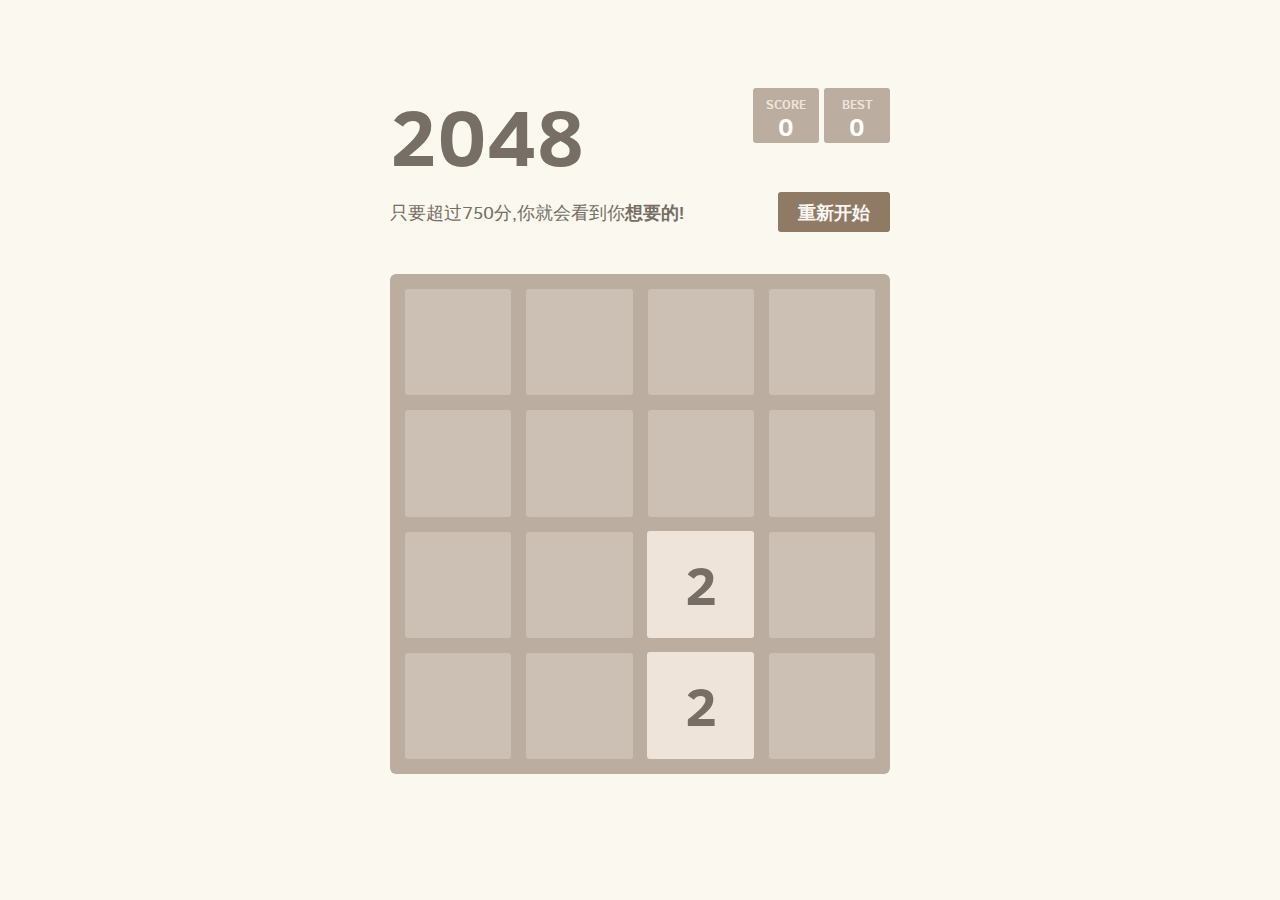
==== index.html @ bf29216d "d" ====
<!DOCTYPE html>
<html>
<head>
  <meta charset="utf-8">
  <title>2048</title>

  <link href="style/main.css" rel="stylesheet" type="text/css">
  <link rel="shortcut icon" href="favicon.ico">
  <link rel="apple-touch-icon" href="meta/apple-touch-icon.png">
  <link rel="apple-touch-startup-image" href="meta/apple-touch-startup-image-640x1096.png" media="(device-width: 320px) and (device-height: 568px) and (-webkit-device-pixel-ratio: 2)"> <!-- iPhone 5+ -->
  <link rel="apple-touch-startup-image" href="meta/apple-touch-startup-image-640x920.png"  media="(device-width: 320px) and (device-height: 480px) and (-webkit-device-pixel-ratio: 2)"> <!-- iPhone, retina -->
  <meta name="apple-mobile-web-app-capable" content="yes">
  <meta name="apple-mobile-web-app-status-bar-style" content="black">

  <meta name="HandheldFriendly" content="True">
  <meta name="MobileOptimized" content="320">
  <meta name="viewport" content="width=device-width, target-densitydpi=160dpi, initial-scale=1.0, maximum-scale=1, user-scalable=no, minimal-ui">
</head>
<body>
  <div class="container">
    <div class="heading">
      <h1 class="title">2048</h1>
      <div class="scores-container">
        <div class="score-container">0</div>
        <div class="best-container">0</div>
      </div>
    </div>

    <div class="above-game">
      <p class="game-intro">只要超过750分,你就会看到你<strong>想要的!</strong></p>
      <a class="restart-button">重新开始</a>
    </div>

    <div class="game-container">
      <div class="game-message">
        <p></p>
        <div class="lower">
	        <a class="keep-playing-button">Keep going</a>
          <a class="retry-button">Try again</a>
        </div>
      </div>

      <div class="grid-container">
        <div class="grid-row">
          <div class="grid-cell"></div>
          <div class="grid-cell"></div>
          <div class="grid-cell"></div>
          <div class="grid-cell"></div>
        </div>
        <div class="grid-row">
          <div class="grid-cell"></div>
          <div class="grid-cell"></div>
          <div class="grid-cell"></div>
          <div class="grid-cell"></div>
        </div>
        <div class="grid-row">
          <div class="grid-cell"></div>
          <div class="grid-cell"></div>
          <div class="grid-cell"></div>
          <div class="grid-cell"></div>
        </div>
        <div class="grid-row">
          <div class="grid-cell"></div>
          <div class="grid-cell"></div>
          <div class="grid-cell"></div>
          <div class="grid-cell"></div>
        </div>
      </div>

      <div class="tile-container">

      </div>
    </div>
  </div>

  <script src="js/bind_polyfill.js"></script>
  <script src="js/classlist_polyfill.js"></script>
  <script src="js/animframe_polyfill.js"></script>
  <script src="js/keyboard_input_manager.js"></script>
  <script src="js/html_actuator.js"></script>
  <script src="js/grid.js"></script>
  <script src="js/tile.js"></script>
  <script src="js/local_storage_manager.js"></script>
  <script src="js/game_manager.js"></script>
  <script src="js/application.js"></script>
</body>
</html>
---- style/main.css ----
@import url(fonts/clear-sans.css);
html, body {  
  background: #faf8ef;
  color: #776e65;
  font-family: "Clear Sans", "Helvetica Neue", Arial, sans-serif;
  font-size: 18px; }
*{margin: 0;padding: 0;-webkit-user-select: none;    -moz-user-select: none;-ms-user-select: none;    user-select: none;}
body {
  margin: 80px 0; }

.heading:after {
  content: "";
  display: block;
  clear: both; }

h1.title {
  font-size: 80px;
  font-weight: bold;
  margin: 0;
  display: block;
  float: left; }

@-webkit-keyframes move-up {
  0% {
    top: 25px;
    opacity: 1; }

  100% {
    top: -50px;
    opacity: 0; } }
@-moz-keyframes move-up {
  0% {
    top: 25px;
    opacity: 1; }

  100% {
    top: -50px;
    opacity: 0; } }
@keyframes move-up {
  0% {
    top: 25px;
    opacity: 1; }

  100% {
    top: -50px;
    opacity: 0; } }
.scores-container {
  float: right;
  text-align: right; }

.score-container, .best-container {
  position: relative;
  display: inline-block;
  background: #bbada0;
  padding: 15px 25px;
  font-size: 25px;
  height: 25px;
  line-height: 47px;
  font-weight: bold;
  border-radius: 3px;
  color: white;
  margin-top: 8px;
  text-align: center; }
  .score-container:after, .best-container:after {
    position: absolute;
    width: 100%;
    top: 10px;
    left: 0;
    text-transform: uppercase;
    font-size: 13px;
    line-height: 13px;
    text-align: center;
    color: #eee4da; }
  .score-container .score-addition, .best-container .score-addition {
    position: absolute;
    right: 30px;
    color: red;
    font-size: 25px;
    line-height: 25px;
    font-weight: bold;
    color: rgba(119, 110, 101, 0.9);
    z-index: 100;
    -webkit-animation: move-up 600ms ease-in;
    -moz-animation: move-up 600ms ease-in;
    animation: move-up 600ms ease-in;
    -webkit-animation-fill-mode: both;
    -moz-animation-fill-mode: both;
    animation-fill-mode: both; }

.score-container:after {
  content: "Score"; }

.best-container:after {
  content: "Best"; }

p {
  margin-top: 0;
  margin-bottom: 10px;
  line-height: 1.65; }

a {
  color: #776e65;
  font-weight: bold;
  text-decoration: underline;
  cursor: pointer; }

strong.important {
  text-transform: uppercase; }

hr {
  border: none;
  border-bottom: 1px solid #d8d4d0;
  margin-top: 20px;
  margin-bottom: 30px; }

.container {
  width: 500px;
  margin: 0 auto; }

@-webkit-keyframes fade-in {
  0% {
    opacity: 0; }

  100% {
    opacity: 1; } }
@-moz-keyframes fade-in {
  0% {
    opacity: 0; }

  100% {
    opacity: 1; } }
@keyframes fade-in {
  0% {
    opacity: 0; }

  100% {
    opacity: 1; } }
.game-container {
  margin-top: 40px;
  position: relative;
  padding: 15px;
  cursor: default;
  -webkit-touch-callout: none;
  -ms-touch-callout: none;
  -webkit-user-select: none;
  -moz-user-select: none;
  -ms-user-select: none;
  -ms-touch-action: none;
  touch-action: none;
  background: #bbada0;
  border-radius: 6px;
  width: 500px;
  height: 500px;
  -webkit-box-sizing: border-box;
  -moz-box-sizing: border-box;
  box-sizing: border-box; }
  .game-container .game-message {
    display: none;
    position: absolute;
    top: 0;
    right: 0;
    bottom: 0;
    left: 0;
    background: rgba(238, 228, 218, 0.5);
    z-index: 100;
    text-align: center;
    -webkit-animation: fade-in 800ms ease 1200ms;
    -moz-animation: fade-in 800ms ease 1200ms;
    animation: fade-in 800ms ease 1200ms;
    -webkit-animation-fill-mode: both;
    -moz-animation-fill-mode: both;
    animation-fill-mode: both; }
    .game-container .game-message p {
      font-size: 60px;
      font-weight: bold;
      height: 60px;
      line-height: 60px;
      margin-top: 222px; }
    .game-container .game-message .lower {
      display: block;
      margin-top: 59px; }
    .game-container .game-message a {
      display: inline-block;
      background: #8f7a66;
      border-radius: 3px;
      padding: 0 20px;
      text-decoration: none;
      color: #f9f6f2;
      height: 40px;
      line-height: 42px;
      margin-left: 9px; }
      .game-container .game-message a.keep-playing-button {
        display: none; }
    .game-container .game-message.game-won {
      background: rgba(237, 194, 46, 0.5);
      color: #f9f6f2; }
      .game-container .game-message.game-won a.keep-playing-button {
        display: inline-block; }
    .game-container .game-message.game-won, .game-container .game-message.game-over {
      display: block; }

.grid-container {
  position: absolute;
  z-index: 1; }

.grid-row {
  margin-bottom: 15px; }
  .grid-row:last-child {
    margin-bottom: 0; }
  .grid-row:after {
    content: "";
    display: block;
    clear: both; }

.grid-cell {
  width: 106.25px;
  height: 106.25px;
  margin-right: 15px;
  float: left;
  border-radius: 3px;
  background: rgba(238, 228, 218, 0.35); }
  .grid-cell:last-child {
    margin-right: 0; }

.tile-container {
  position: absolute;
  z-index: 2; }

.tile, .tile .tile-inner {
  width: 107px;
  height: 107px;
  line-height: 107px; }
.tile.tile-position-1-1 {
  -webkit-transform: translate(0px, 0px);
  -moz-transform: translate(0px, 0px);
  -ms-transform: translate(0px, 0px);
  transform: translate(0px, 0px); }
.tile.tile-position-1-2 {
  -webkit-transform: translate(0px, 121px);
  -moz-transform: translate(0px, 121px);
  -ms-transform: translate(0px, 121px);
  transform: translate(0px, 121px); }
.tile.tile-position-1-3 {
  -webkit-transform: translate(0px, 242px);
  -moz-transform: translate(0px, 242px);
  -ms-transform: translate(0px, 242px);
  transform: translate(0px, 242px); }
.tile.tile-position-1-4 {
  -webkit-transform: translate(0px, 363px);
  -moz-transform: translate(0px, 363px);
  -ms-transform: translate(0px, 363px);
  transform: translate(0px, 363px); }
.tile.tile-position-2-1 {
  -webkit-transform: translate(121px, 0px);
  -moz-transform: translate(121px, 0px);
  -ms-transform: translate(121px, 0px);
  transform: translate(121px, 0px); }
.tile.tile-position-2-2 {
  -webkit-transform: translate(121px, 121px);
  -moz-transform: translate(121px, 121px);
  -ms-transform: translate(121px, 121px);
  transform: translate(121px, 121px); }
.tile.tile-position-2-3 {
  -webkit-transform: translate(121px, 242px);
  -moz-transform: translate(121px, 242px);
  -ms-transform: translate(121px, 242px);
  transform: translate(121px, 242px); }
.tile.tile-position-2-4 {
  -webkit-transform: translate(121px, 363px);
  -moz-transform: translate(121px, 363px);
  -ms-transform: translate(121px, 363px);
  transform: translate(121px, 363px); }
.tile.tile-position-3-1 {
  -webkit-transform: translate(242px, 0px);
  -moz-transform: translate(242px, 0px);
  -ms-transform: translate(242px, 0px);
  transform: translate(242px, 0px); }
.tile.tile-position-3-2 {
  -webkit-transform: translate(242px, 121px);
  -moz-transform: translate(242px, 121px);
  -ms-transform: translate(242px, 121px);
  transform: translate(242px, 121px); }
.tile.tile-position-3-3 {
  -webkit-transform: translate(242px, 242px);
  -moz-transform: translate(242px, 242px);
  -ms-transform: translate(242px, 242px);
  transform: translate(242px, 242px); }
.tile.tile-position-3-4 {
  -webkit-transform: translate(242px, 363px);
  -moz-transform: translate(242px, 363px);
  -ms-transform: translate(242px, 363px);
  transform: translate(242px, 363px); }
.tile.tile-position-4-1 {
  -webkit-transform: translate(363px, 0px);
  -moz-transform: translate(363px, 0px);
  -ms-transform: translate(363px, 0px);
  transform: translate(363px, 0px); }
.tile.tile-position-4-2 {
  -webkit-transform: translate(363px, 121px);
  -moz-transform: translate(363px, 121px);
  -ms-transform: translate(363px, 121px);
  transform: translate(363px, 121px); }
.tile.tile-position-4-3 {
  -webkit-transform: translate(363px, 242px);
  -moz-transform: translate(363px, 242px);
  -ms-transform: translate(363px, 242px);
  transform: translate(363px, 242px); }
.tile.tile-position-4-4 {
  -webkit-transform: translate(363px, 363px);
  -moz-transform: translate(363px, 363px);
  -ms-transform: translate(363px, 363px);
  transform: translate(363px, 363px); }

.tile {
  position: absolute;
  -webkit-transition: 100ms ease-in-out;
  -moz-transition: 100ms ease-in-out;
  transition: 100ms ease-in-out;
  -webkit-transition-property: -webkit-transform;
  -moz-transition-property: -moz-transform;
  transition-property: transform; }
  .tile .tile-inner {
    border-radius: 3px;
    background: #eee4da;
    text-align: center;
    font-weight: bold;
    z-index: 10;
    font-size: 55px; }
  .tile.tile-2 .tile-inner {
    background: #eee4da;
    box-shadow: 0 0 30px 10px rgba(243, 215, 116, 0), inset 0 0 0 1px rgba(255, 255, 255, 0); }
  .tile.tile-4 .tile-inner {
    background: #ede0c8;
    box-shadow: 0 0 30px 10px rgba(243, 215, 116, 0), inset 0 0 0 1px rgba(255, 255, 255, 0); }
  .tile.tile-8 .tile-inner {
    color: #f9f6f2;
    background: #f2b179; }
  .tile.tile-16 .tile-inner {
    color: #f9f6f2;
    background: #f59563; }
  .tile.tile-32 .tile-inner {
    color: #f9f6f2;
    background: #f67c5f; }
  .tile.tile-64 .tile-inner {
    color: #f9f6f2;
    background: #f65e3b; }
  .tile.tile-128 .tile-inner {
    color: #f9f6f2;
    background: #edcf72;
    box-shadow: 0 0 30px 10px rgba(243, 215, 116, 0.2381), inset 0 0 0 1px rgba(255, 255, 255, 0.14286);
    font-size: 45px; }
    @media screen and (max-width: 520px) {
      .tile.tile-128 .tile-inner {
        font-size: 25px; } }
  .tile.tile-256 .tile-inner {
    color: #f9f6f2;
    background: #edcc61;
    box-shadow: 0 0 30px 10px rgba(243, 215, 116, 0.31746), inset 0 0 0 1px rgba(255, 255, 255, 0.19048);
    font-size: 45px; }
    @media screen and (max-width: 520px) {
      .tile.tile-256 .tile-inner {
        font-size: 25px; } }
  .tile.tile-512 .tile-inner {
    color: #f9f6f2;
    background: #edc850;
    box-shadow: 0 0 30px 10px rgba(243, 215, 116, 0.39683), inset 0 0 0 1px rgba(255, 255, 255, 0.2381);
    font-size: 45px; }
    @media screen and (max-width: 520px) {
      .tile.tile-512 .tile-inner {
        font-size: 25px; } }
  .tile.tile-1024 .tile-inner {
    color: #f9f6f2;
    background: #edc53f;
    box-shadow: 0 0 30px 10px rgba(243, 215, 116, 0.47619), inset 0 0 0 1px rgba(255, 255, 255, 0.28571);
    font-size: 35px; }
    @media screen and (max-width: 520px) {
      .tile.tile-1024 .tile-inner {
        font-size: 15px; } }
  .tile.tile-2048 .tile-inner {
    color: #f9f6f2;
    background: #edc22e;
    box-shadow: 0 0 30px 10px rgba(243, 215, 116, 0.55556), inset 0 0 0 1px rgba(255, 255, 255, 0.33333);
    font-size: 35px; }
    @media screen and (max-width: 520px) {
      .tile.tile-2048 .tile-inner {
        font-size: 15px; } }
  .tile.tile-super .tile-inner {
    color: #f9f6f2;
    background: #3c3a32;
    font-size: 30px; }
    @media screen and (max-width: 520px) {
      .tile.tile-super .tile-inner {
        font-size: 10px; } }

@-webkit-keyframes appear {
  0% {
    opacity: 0;
    -webkit-transform: scale(0);
    -moz-transform: scale(0);
    -ms-transform: scale(0);
    transform: scale(0); }

  100% {
    opacity: 1;
    -webkit-transform: scale(1);
    -moz-transform: scale(1);
    -ms-transform: scale(1);
    transform: scale(1); } }
@-moz-keyframes appear {
  0% {
    opacity: 0;
    -webkit-transform: scale(0);
    -moz-transform: scale(0);
    -ms-transform: scale(0);
    transform: scale(0); }

  100% {
    opacity: 1;
    -webkit-transform: scale(1);
    -moz-transform: scale(1);
    -ms-transform: scale(1);
    transform: scale(1); } }
@keyframes appear {
  0% {
    opacity: 0;
    -webkit-transform: scale(0);
    -moz-transform: scale(0);
    -ms-transform: scale(0);
    transform: scale(0); }

  100% {
    opacity: 1;
    -webkit-transform: scale(1);
    -moz-transform: scale(1);
    -ms-transform: scale(1);
    transform: scale(1); } }
.tile-new .tile-inner {
  -webkit-animation: appear 200ms ease 100ms;
  -moz-animation: appear 200ms ease 100ms;
  animation: appear 200ms ease 100ms;
  -webkit-animation-fill-mode: backwards;
  -moz-animation-fill-mode: backwards;
  animation-fill-mode: backwards; }

@-webkit-keyframes pop {
  0% {
    -webkit-transform: scale(0);
    -moz-transform: scale(0);
    -ms-transform: scale(0);
    transform: scale(0); }

  50% {
    -webkit-transform: scale(1.2);
    -moz-transform: scale(1.2);
    -ms-transform: scale(1.2);
    transform: scale(1.2); }

  100% {
    -webkit-transform: scale(1);
    -moz-transform: scale(1);
    -ms-transform: scale(1);
    transform: scale(1); } }
@-moz-keyframes pop {
  0% {
    -webkit-transform: scale(0);
    -moz-transform: scale(0);
    -ms-transform: scale(0);
    transform: scale(0); }

  50% {
    -webkit-transform: scale(1.2);
    -moz-transform: scale(1.2);
    -ms-transform: scale(1.2);
    transform: scale(1.2); }

  100% {
    -webkit-transform: scale(1);
    -moz-transform: scale(1);
    -ms-transform: scale(1);
    transform: scale(1); } }
@keyframes pop {
  0% {
    -webkit-transform: scale(0);
    -moz-transform: scale(0);
    -ms-transform: scale(0);
    transform: scale(0); }

  50% {
    -webkit-transform: scale(1.2);
    -moz-transform: scale(1.2);
    -ms-transform: scale(1.2);
    transform: scale(1.2); }

  100% {
    -webkit-transform: scale(1);
    -moz-transform: scale(1);
    -ms-transform: scale(1);
    transform: scale(1); } }
.tile-merged .tile-inner {
  z-index: 20;
  -webkit-animation: pop 200ms ease 100ms;
  -moz-animation: pop 200ms ease 100ms;
  animation: pop 200ms ease 100ms;
  -webkit-animation-fill-mode: backwards;
  -moz-animation-fill-mode: backwards;
  animation-fill-mode: backwards; }

.above-game:after {
  content: "";
  display: block;
  clear: both; }

.game-intro {
  float: left;
  line-height: 42px;
  margin-bottom: 0; }

.restart-button {
  display: inline-block;
  background: #8f7a66;
  border-radius: 3px;
  padding: 0 20px;
  text-decoration: none;
  color: #f9f6f2;
  height: 40px;
  line-height: 42px;
  display: block;
  text-align: center;
  float: right; }

.game-explanation {
  margin-top: 50px; }

@media screen and (max-width: 520px) {
  html, body {
    font-size: 15px; }

  body {
    margin: 20px 0;
    padding: 0 20px; }

  h1.title {
    font-size: 27px;
    margin-top: 15px; }

  .container {
    width: 280px;
    margin: 0 auto; }

  .score-container, .best-container {
    margin-top: 0;
    padding: 15px 10px;
    min-width: 40px; }

  .heading {
    margin-bottom: 10px; }

  .game-intro {
    width: 55%;
    display: block;
    box-sizing: border-box;
    line-height: 1.65; }

  .restart-button {
    width: 42%;
    padding: 0;
    display: block;
    box-sizing: border-box;
    margin-top: 2px; }

  .game-container {
    margin-top: 17px;
    position: relative;
    padding: 10px;
    cursor: default;
    -webkit-touch-callout: none;
    -ms-touch-callout: none;
    -webkit-user-select: none;
    -moz-user-select: none;
    -ms-user-select: none;
    -ms-touch-action: none;
    touch-action: none;
    background: #bbada0;
    border-radius: 6px;
    width: 280px;
    height: 280px;
    -webkit-box-sizing: border-box;
    -moz-box-sizing: border-box;
    box-sizing: border-box; }
    .game-container .game-message {
      display: none;
      position: absolute;
      top: 0;
      right: 0;
      bottom: 0;
      left: 0;
      background: rgba(238, 228, 218, 0.5);
      z-index: 100;
      text-align: center;
      -webkit-animation: fade-in 800ms ease 1200ms;
      -moz-animation: fade-in 800ms ease 1200ms;
      animation: fade-in 800ms ease 1200ms;
      -webkit-animation-fill-mode: both;
      -moz-animation-fill-mode: both;
      animation-fill-mode: both; }
      .game-container .game-message p {
        font-size: 60px;
        font-weight: bold;
        height: 60px;
        line-height: 60px;
        margin-top: 222px; }
      .game-container .game-message .lower {
        display: block;
        margin-top: 59px; }
      .game-container .game-message a {
        display: inline-block;
        background: #8f7a66;
        border-radius: 3px;
        padding: 0 20px;
        text-decoration: none;
        color: #f9f6f2;
        height: 40px;
        line-height: 42px;
        margin-left: 9px; }
        .game-container .game-message a.keep-playing-button {
          display: none; }
      .game-container .game-message.game-won {
        background: rgba(237, 194, 46, 0.5);
        color: #f9f6f2; }
        .game-container .game-message.game-won a.keep-playing-button {
          display: inline-block; }
      .game-container .game-message.game-won, .game-container .game-message.game-over {
        display: block; }

  .grid-container {
    position: absolute;
    z-index: 1; }

  .grid-row {
    margin-bottom: 10px; }
    .grid-row:last-child {
      margin-bottom: 0; }
    .grid-row:after {
      content: "";
      display: block;
      clear: both; }

  .grid-cell {
    width: 57.5px;
    height: 57.5px;
    margin-right: 10px;
    float: left;
    border-radius: 3px;
    background: rgba(238, 228, 218, 0.35); }
    .grid-cell:last-child {
      margin-right: 0; }

  .tile-container {
    position: absolute;
    z-index: 2; }

  .tile, .tile .tile-inner {
    width: 58px;
    height: 58px;
    line-height: 58px; }
  .tile.tile-position-1-1 {
    -webkit-transform: translate(0px, 0px);
    -moz-transform: translate(0px, 0px);
    -ms-transform: translate(0px, 0px);
    transform: translate(0px, 0px); }
  .tile.tile-position-1-2 {
    -webkit-transform: translate(0px, 67px);
    -moz-transform: translate(0px, 67px);
    -ms-transform: translate(0px, 67px);
    transform: translate(0px, 67px); }
  .tile.tile-position-1-3 {
    -webkit-transform: translate(0px, 135px);
    -moz-transform: translate(0px, 135px);
    -ms-transform: translate(0px, 135px);
    transform: translate(0px, 135px); }
  .tile.tile-position-1-4 {
    -webkit-transform: translate(0px, 202px);
    -moz-transform: translate(0px, 202px);
    -ms-transform: translate(0px, 202px);
    transform: translate(0px, 202px); }
  .tile.tile-position-2-1 {
    -webkit-transform: translate(67px, 0px);
    -moz-transform: translate(67px, 0px);
    -ms-transform: translate(67px, 0px);
    transform: translate(67px, 0px); }
  .tile.tile-position-2-2 {
    -webkit-transform: translate(67px, 67px);
    -moz-transform: translate(67px, 67px);
    -ms-transform: translate(67px, 67px);
    transform: translate(67px, 67px); }
  .tile.tile-position-2-3 {
    -webkit-transform: translate(67px, 135px);
    -moz-transform: translate(67px, 135px);
    -ms-transform: translate(67px, 135px);
    transform: translate(67px, 135px); }
  .tile.tile-position-2-4 {
    -webkit-transform: translate(67px, 202px);
    -moz-transform: translate(67px, 202px);
    -ms-transform: translate(67px, 202px);
    transform: translate(67px, 202px); }
  .tile.tile-position-3-1 {
    -webkit-transform: translate(135px, 0px);
    -moz-transform: translate(135px, 0px);
    -ms-transform: translate(135px, 0px);
    transform: translate(135px, 0px); }
  .tile.tile-position-3-2 {
    -webkit-transform: translate(135px, 67px);
    -moz-transform: translate(135px, 67px);
    -ms-transform: translate(135px, 67px);
    transform: translate(135px, 67px); }
  .tile.tile-position-3-3 {
    -webkit-transform: translate(135px, 135px);
    -moz-transform: translate(135px, 135px);
    -ms-transform: translate(135px, 135px);
    transform: translate(135px, 135px); }
  .tile.tile-position-3-4 {
    -webkit-transform: translate(135px, 202px);
    -moz-transform: translate(135px, 202px);
    -ms-transform: translate(135px, 202px);
    transform: translate(135px, 202px); }
  .tile.tile-position-4-1 {
    -webkit-transform: translate(202px, 0px);
    -moz-transform: translate(202px, 0px);
    -ms-transform: translate(202px, 0px);
    transform: translate(202px, 0px); }
  .tile.tile-position-4-2 {
    -webkit-transform: translate(202px, 67px);
    -moz-transform: translate(202px, 67px);
    -ms-transform: translate(202px, 67px);
    transform: translate(202px, 67px); }
  .tile.tile-position-4-3 {
    -webkit-transform: translate(202px, 135px);
    -moz-transform: translate(202px, 135px);
    -ms-transform: translate(202px, 135px);
    transform: translate(202px, 135px); }
  .tile.tile-position-4-4 {
    -webkit-transform: translate(202px, 202px);
    -moz-transform: translate(202px, 202px);
    -ms-transform: translate(202px, 202px);
    transform: translate(202px, 202px); }

  .tile .tile-inner {
    font-size: 35px; }

  .game-message p {
    font-size: 30px !important;
    height: 30px !important;
    line-height: 30px !important;
    margin-top: 90px !important; }
  .game-message .lower {
    margin-top: 30px !important; } }
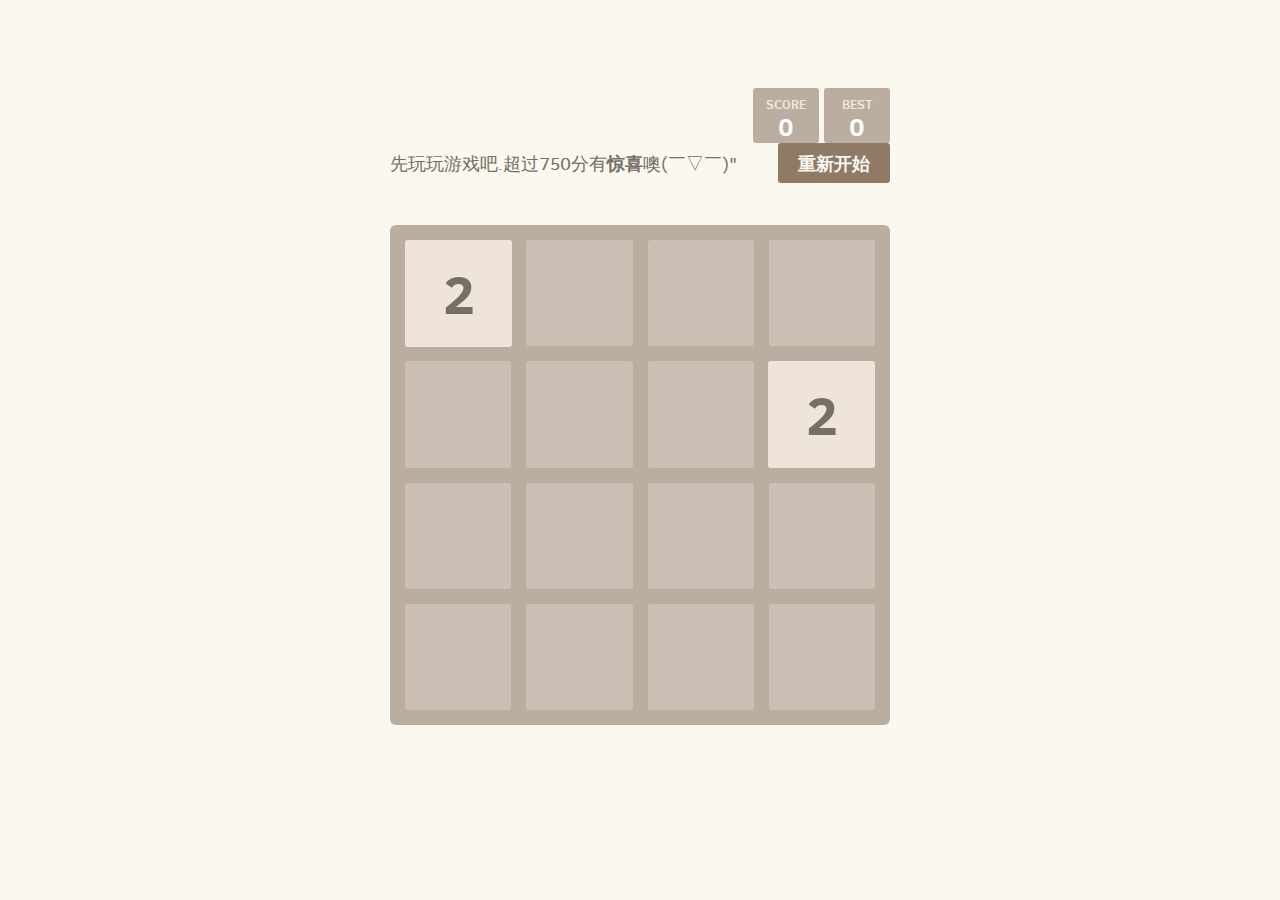
==== commit 023da1c2: "d" ====
--- a/index.html
+++ b/index.html
@@ -2,7 +2,7 @@
 <html>
 <head>
   <meta charset="utf-8">
-  <title>2048</title>
+  <title>kxsw.me科学上网</title>
 
   <link href="style/main.css" rel="stylesheet" type="text/css">
   <link rel="shortcut icon" href="favicon.ico">
@@ -19,7 +19,6 @@
 <body>
   <div class="container">
     <div class="heading">
-      <h1 class="title">2048</h1>
       <div class="scores-container">
         <div class="score-container">0</div>
         <div class="best-container">0</div>
@@ -27,7 +26,7 @@
     </div>
 
     <div class="above-game">
-      <p class="game-intro">只要超过750分,你就会看到你<strong>想要的!</strong></p>
+      <p class="game-intro">先玩玩游戏吧.超过750分有<strong>惊喜</strong>噢(￣▽￣)"</p>
       <a class="restart-button">重新开始</a>
     </div>
 
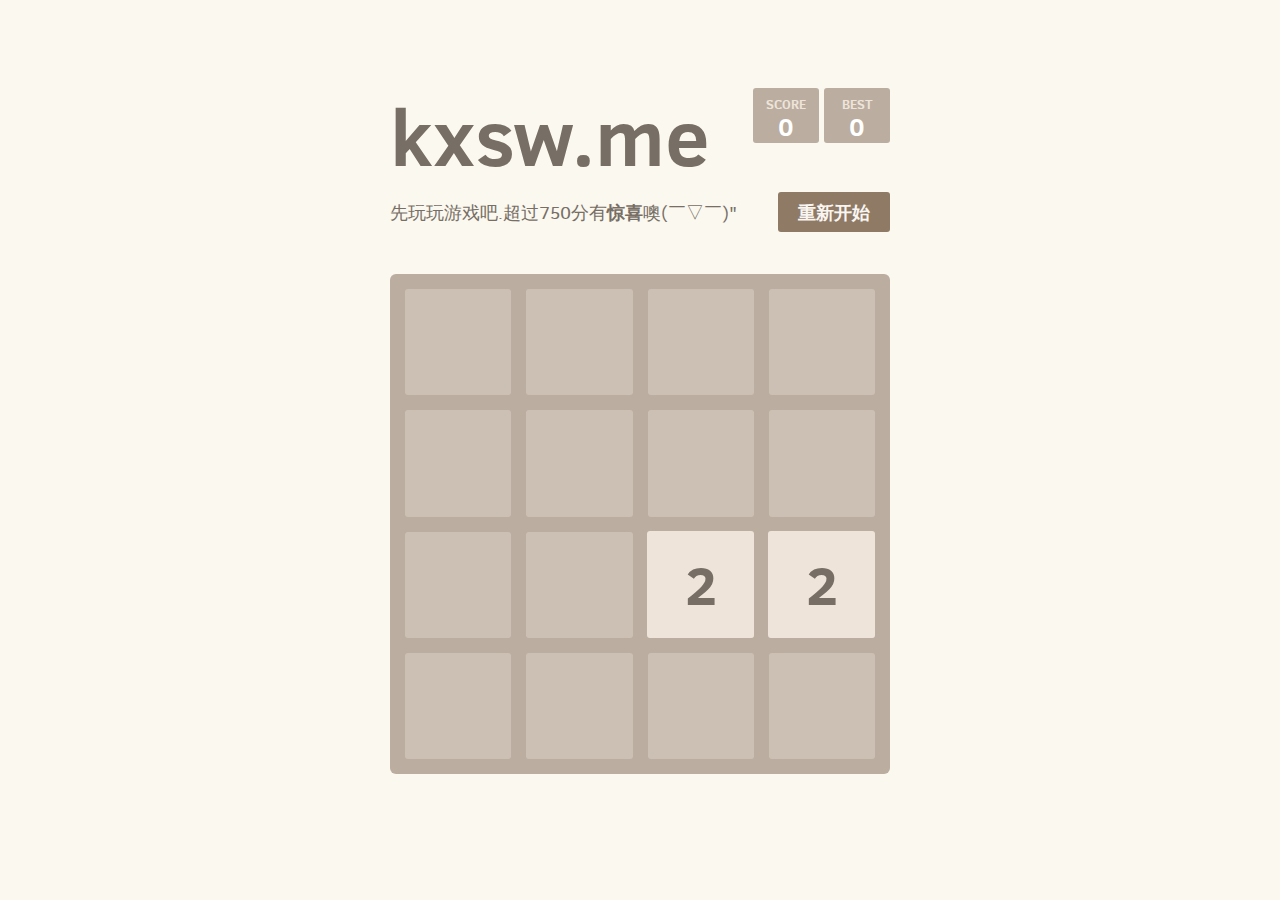
==== commit ef2c5246: "d" ====
--- a/index.html
+++ b/index.html
@@ -19,6 +19,7 @@
 <body>
   <div class="container">
     <div class="heading">
+    <h1 class="title">kxsw.me</h1>
       <div class="scores-container">
         <div class="score-container">0</div>
         <div class="best-container">0</div>
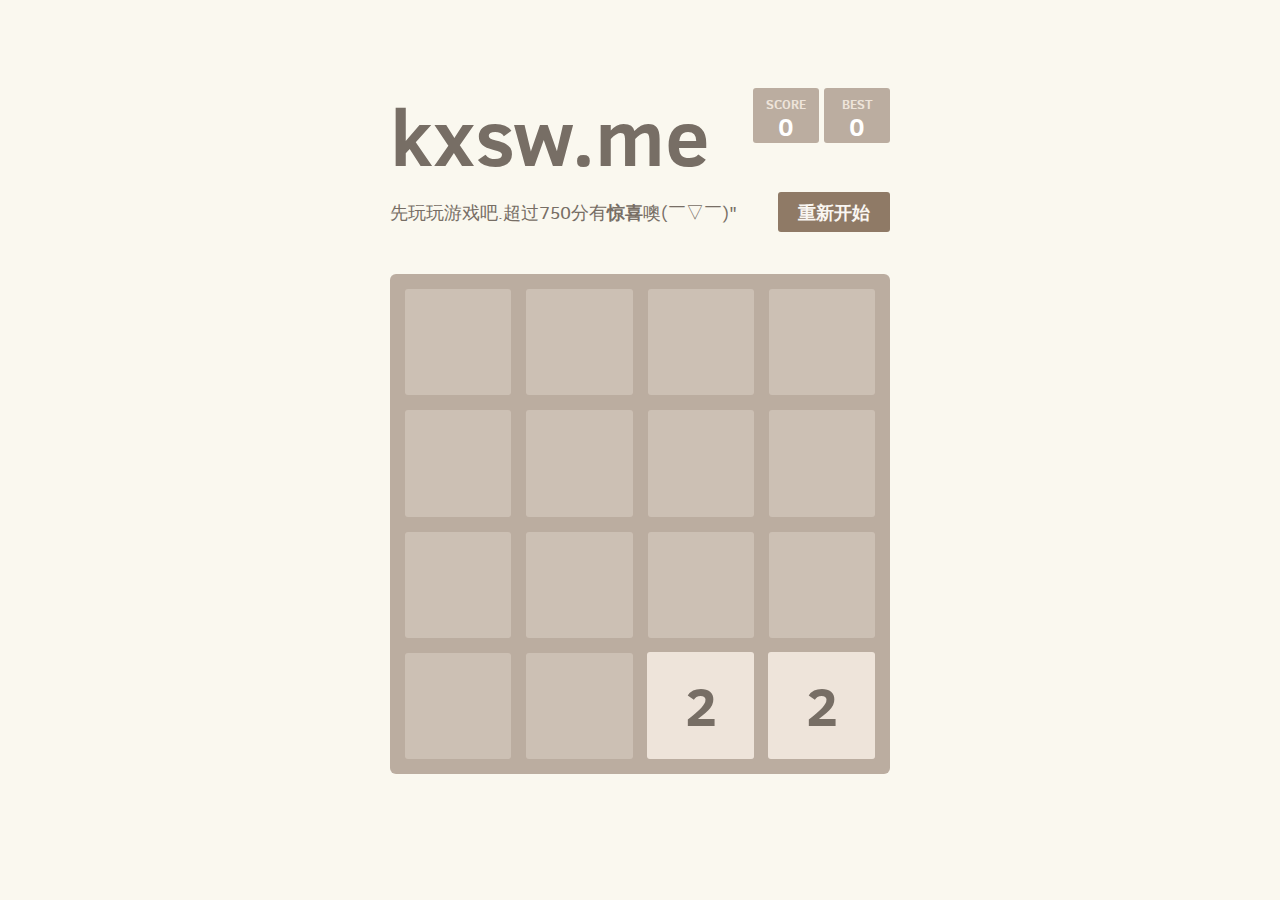
==== commit 2ca3c3b4: "5" ====
--- a/index.html
+++ b/index.html
@@ -2,7 +2,7 @@
 <html>
 <head>
   <meta charset="utf-8">
-  <title>kxsw.me科学上网</title>
+  <title>kxsw.me我的科学上网</title>
 
   <link href="style/main.css" rel="stylesheet" type="text/css">
   <link rel="shortcut icon" href="favicon.ico">
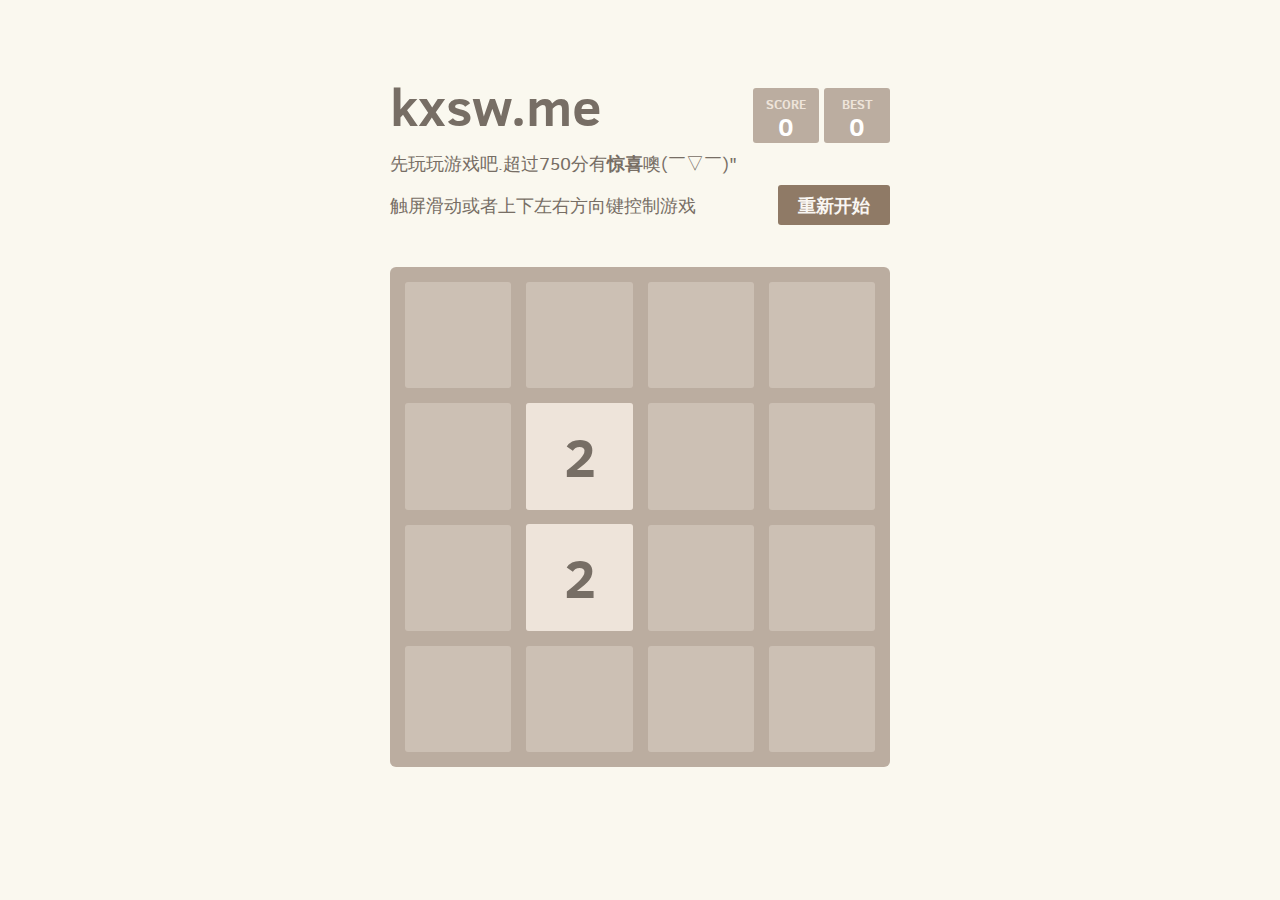
==== commit c68d5717: "3" ====
--- a/index.html
+++ b/index.html
@@ -28,6 +28,7 @@
 
     <div class="above-game">
       <p class="game-intro">先玩玩游戏吧.超过750分有<strong>惊喜</strong>噢(￣▽￣)"</p>
+      <p class="game-intro">触屏滑动或者上下左右方向键控制游戏</p>
       <a class="restart-button">重新开始</a>
     </div>
 
--- a/style/main.css
+++ b/style/main.css
@@ -14,7 +14,8 @@
   clear: both; }
 
 h1.title {
-  font-size: 80px;
+  line-height: 53px;
+  font-size: 53px;
   font-weight: bold;
   margin: 0;
   display: block;
@@ -539,10 +540,6 @@
     margin: 20px 0;
     padding: 0 20px; }
 
-  h1.title {
-    font-size: 27px;
-    margin-top: 15px; }
-
   .container {
     width: 280px;
     margin: 0 auto; }
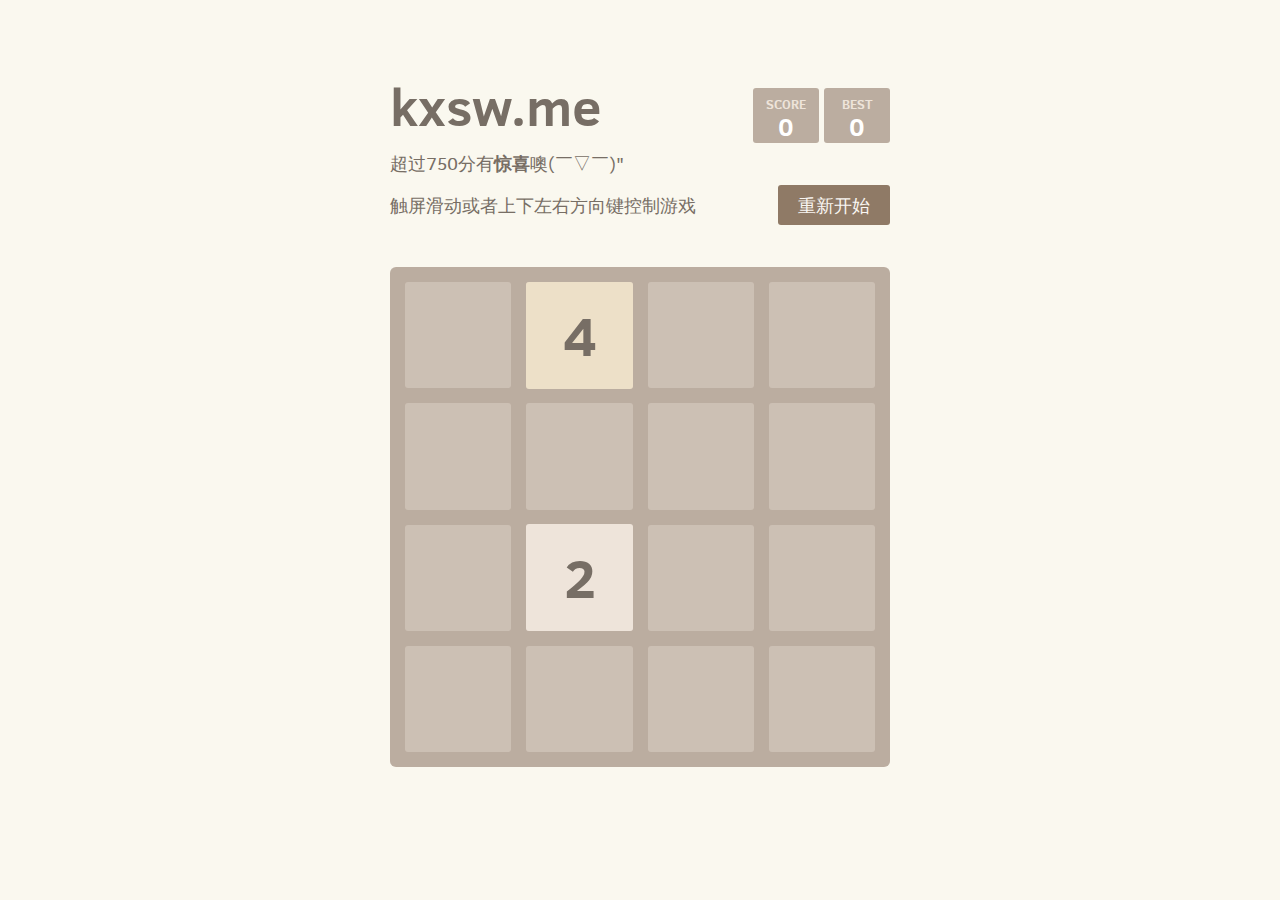
==== commit c63c4e87: "3" ====
--- a/index.html
+++ b/index.html
@@ -27,9 +27,9 @@
     </div>
 
     <div class="above-game">
-      <p class="game-intro">先玩玩游戏吧.超过750分有<strong>惊喜</strong>噢(￣▽￣)"</p>
-      <p class="game-intro">触屏滑动或者上下左右方向键控制游戏</p>
-      <a class="restart-button">重新开始</a>
+      <p class="game-intro">超过750分有<strong>惊喜</strong>噢(￣▽￣)"</a>
+      <div class="game-intro">触屏滑动或者上下左右方向键控制游戏</div>
+      <div class="restart-button">重新开始</div>
     </div>
 
     <div class="game-container">
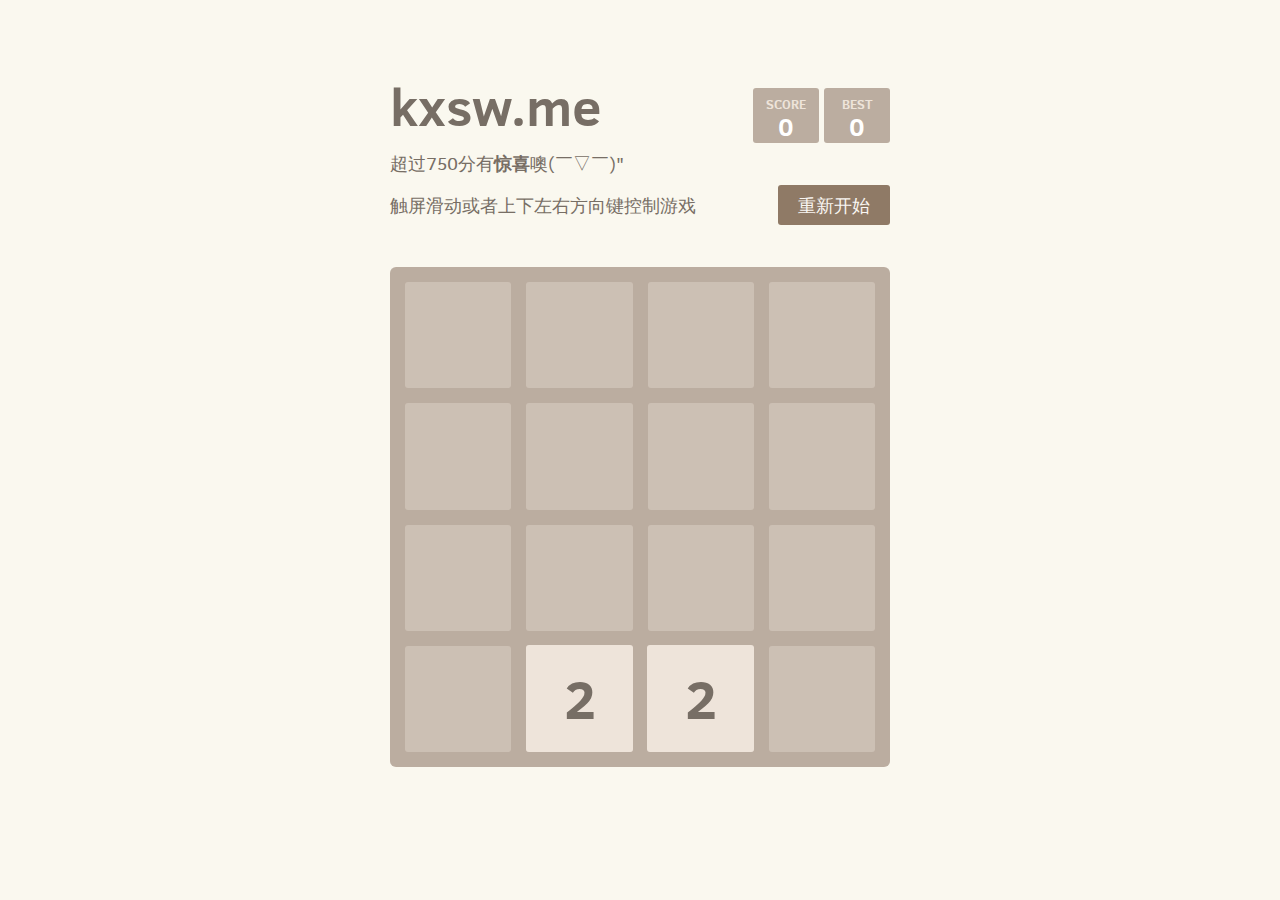
==== commit 24a7928e: "d" ====
--- a/index.html
+++ b/index.html
@@ -2,6 +2,8 @@
 <html>
 <head>
   <meta charset="utf-8">
+  <meta name="apple-mobile-web-app-capable" content="yes">
+  <meta name="apple-mobile-web-app-status-bar-style" content="black">
   <title>kxsw.me我的科学上网</title>
 
   <link href="style/main.css" rel="stylesheet" type="text/css">
@@ -9,8 +11,6 @@
   <link rel="apple-touch-icon" href="meta/apple-touch-icon.png">
   <link rel="apple-touch-startup-image" href="meta/apple-touch-startup-image-640x1096.png" media="(device-width: 320px) and (device-height: 568px) and (-webkit-device-pixel-ratio: 2)"> <!-- iPhone 5+ -->
   <link rel="apple-touch-startup-image" href="meta/apple-touch-startup-image-640x920.png"  media="(device-width: 320px) and (device-height: 480px) and (-webkit-device-pixel-ratio: 2)"> <!-- iPhone, retina -->
-  <meta name="apple-mobile-web-app-capable" content="yes">
-  <meta name="apple-mobile-web-app-status-bar-style" content="black">
 
   <meta name="HandheldFriendly" content="True">
   <meta name="MobileOptimized" content="320">
